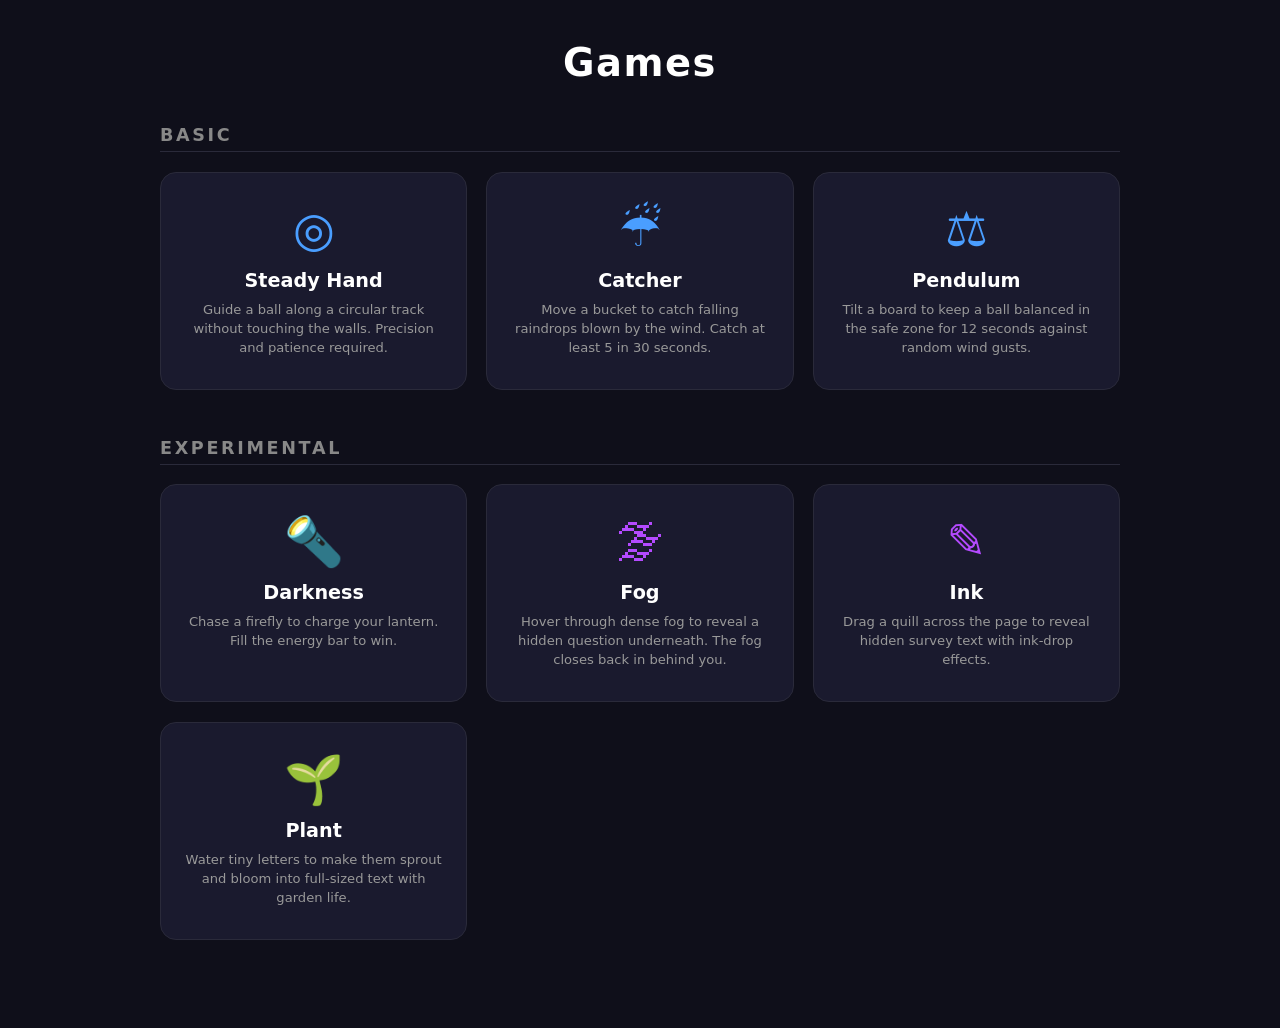
==== index.html @ 44f98ee9 "Simplify Darkness game and add Fog game - Darkness: now ends after lantern is charged (flash to whit" ====
<!DOCTYPE html>
<html lang="en">
<head>
  <meta charset="UTF-8">
  <meta name="viewport" content="width=device-width, initial-scale=1.0">
  <title>Games</title>
  <style>
    * { margin: 0; padding: 0; box-sizing: border-box; }

    body {
      font-family: 'Segoe UI', system-ui, -apple-system, sans-serif;
      background: #0f0f1a;
      color: #e0e0e0;
      min-height: 100vh;
      padding: 2.5rem 1.5rem;
    }

    h1 {
      text-align: center;
      font-size: 2.4rem;
      font-weight: 700;
      letter-spacing: 0.04em;
      margin-bottom: 2.5rem;
      color: #ffffff;
    }

    .category {
      max-width: 960px;
      margin: 0 auto 3rem;
    }

    .category h2 {
      font-size: 1.1rem;
      text-transform: uppercase;
      letter-spacing: 0.15em;
      color: #888;
      margin-bottom: 1.2rem;
      padding-bottom: 0.4rem;
      border-bottom: 1px solid #2a2a3a;
    }

    .grid {
      display: grid;
      grid-template-columns: repeat(3, 1fr);
      gap: 1.2rem;
    }

    .card {
      background: #1a1a2e;
      border: 1px solid #2a2a3a;
      border-radius: 16px;
      padding: 2rem 1.5rem;
      text-decoration: none;
      color: inherit;
      display: flex;
      flex-direction: column;
      align-items: center;
      text-align: center;
      transition: transform 0.2s, border-color 0.2s, box-shadow 0.2s;
      cursor: pointer;
    }

    .card:hover {
      transform: translateY(-4px);
      border-color: #4a4a6a;
      box-shadow: 0 8px 30px rgba(0,0,0,0.4);
    }

    .card .icon {
      font-size: 3rem;
      margin-bottom: 1rem;
      line-height: 1;
    }

    .card .name {
      font-size: 1.2rem;
      font-weight: 600;
      margin-bottom: 0.5rem;
      color: #fff;
    }

    .card .desc {
      font-size: 0.82rem;
      color: #999;
      line-height: 1.45;
    }

    /* Category accent colors */
    .basic .card:hover   { border-color: #4a9eff; box-shadow: 0 8px 30px rgba(74,158,255,0.15); }
    .experimental .card:hover { border-color: #b44aff; box-shadow: 0 8px 30px rgba(180,74,255,0.15); }

    .basic .card .icon       { color: #4a9eff; }
    .experimental .card .icon { color: #b44aff; }

    @media (max-width: 700px) {
      .grid { grid-template-columns: 1fr; }
      h1 { font-size: 1.8rem; }
    }
  </style>
</head>
<body>

  <h1>Games</h1>

  <div class="category basic">
    <h2>Basic</h2>
    <div class="grid">

      <a class="card" href="steadyHand/index.html">
        <div class="icon">&#9678;</div>
        <div class="name">Steady Hand</div>
        <div class="desc">Guide a ball along a circular track without touching the walls. Precision and patience required.</div>
      </a>

      <a class="card" href="catcher/index.html">
        <div class="icon">&#9748;</div>
        <div class="name">Catcher</div>
        <div class="desc">Move a bucket to catch falling raindrops blown by the wind. Catch at least 5 in 30 seconds.</div>
      </a>

      <a class="card" href="pendulum/index.html">
        <div class="icon">&#9878;</div>
        <div class="name">Pendulum</div>
        <div class="desc">Tilt a board to keep a ball balanced in the safe zone for 12 seconds against random wind gusts.</div>
      </a>

    </div>
  </div>

  <div class="category experimental">
    <h2>Experimental</h2>
    <div class="grid">

      <a class="card" href="darkness.html">
        <div class="icon">&#128294;</div>
        <div class="name">Darkness</div>
        <div class="desc">Chase a firefly to charge your lantern. Fill the energy bar to win.</div>
      </a>

      <a class="card" href="fog.html">
        <div class="icon">&#127787;</div>
        <div class="name">Fog</div>
        <div class="desc">Hover through dense fog to reveal a hidden question underneath. The fog closes back in behind you.</div>
      </a>

      <a class="card" href="ink.html">
        <div class="icon">&#9998;</div>
        <div class="name">Ink</div>
        <div class="desc">Drag a quill across the page to reveal hidden survey text with ink-drop effects.</div>
      </a>

      <a class="card" href="plant.htm">
        <div class="icon">&#127793;</div>
        <div class="name">Plant</div>
        <div class="desc">Water tiny letters to make them sprout and bloom into full-sized text with garden life.</div>
      </a>

    </div>
  </div>

</body>
</html>
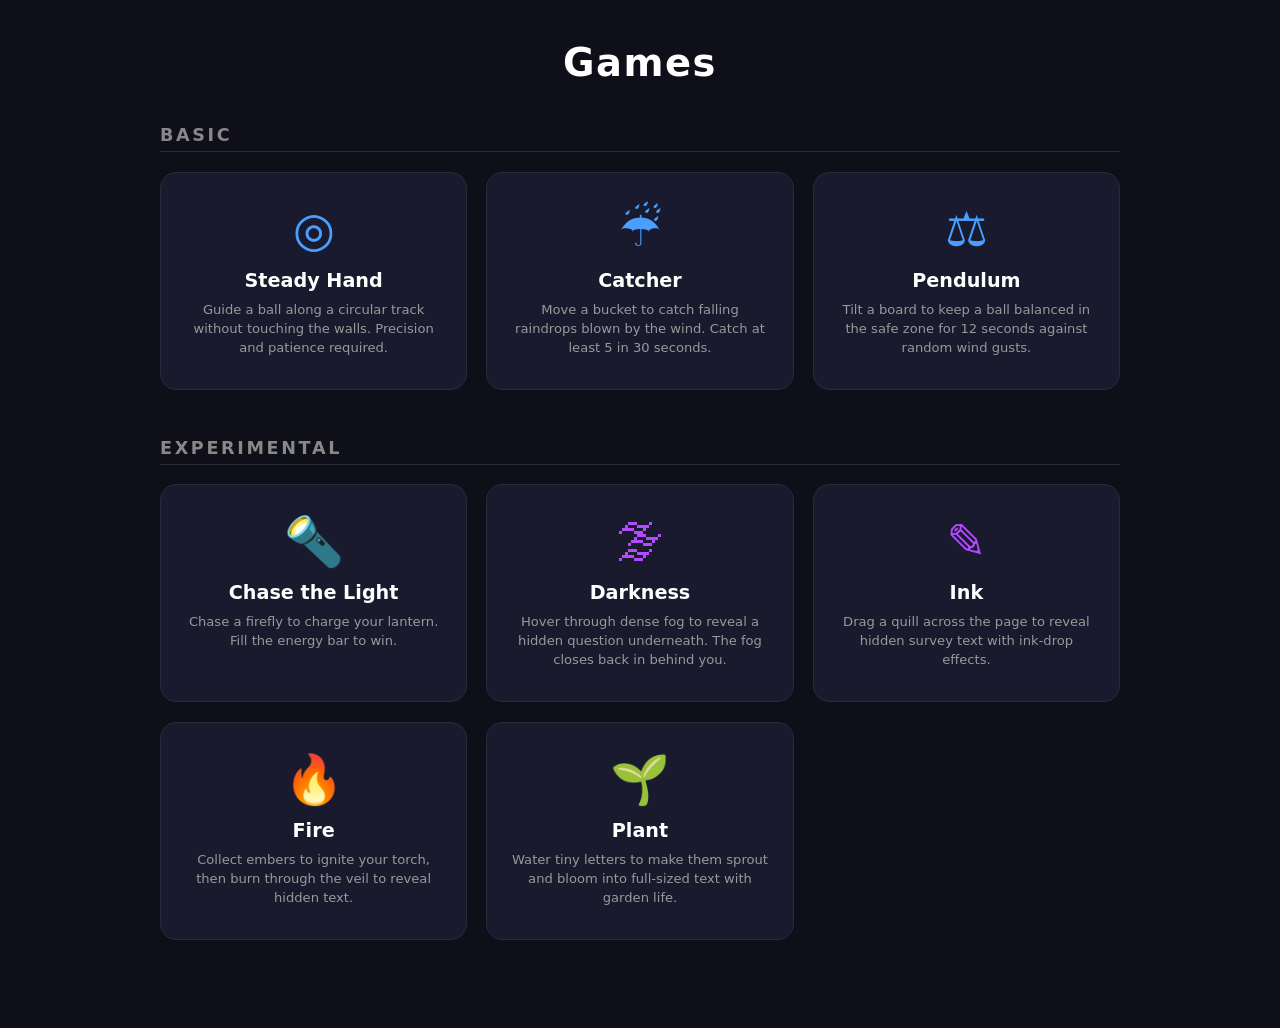
==== commit 2764410e: "Rename games and add Fire - Darkness → "Chase the Light" (firefly lantern game) - Fog → "Darkness" (" ====
--- a/index.html
+++ b/index.html
@@ -133,13 +133,13 @@
 
       <a class="card" href="darkness.html">
         <div class="icon">&#128294;</div>
-        <div class="name">Darkness</div>
+        <div class="name">Chase the Light</div>
         <div class="desc">Chase a firefly to charge your lantern. Fill the energy bar to win.</div>
       </a>
 
       <a class="card" href="fog.html">
         <div class="icon">&#127787;</div>
-        <div class="name">Fog</div>
+        <div class="name">Darkness</div>
         <div class="desc">Hover through dense fog to reveal a hidden question underneath. The fog closes back in behind you.</div>
       </a>
 
@@ -147,6 +147,12 @@
         <div class="icon">&#9998;</div>
         <div class="name">Ink</div>
         <div class="desc">Drag a quill across the page to reveal hidden survey text with ink-drop effects.</div>
+      </a>
+
+      <a class="card" href="fire.html">
+        <div class="icon">&#128293;</div>
+        <div class="name">Fire</div>
+        <div class="desc">Collect embers to ignite your torch, then burn through the veil to reveal hidden text.</div>
       </a>
 
       <a class="card" href="plant.htm">
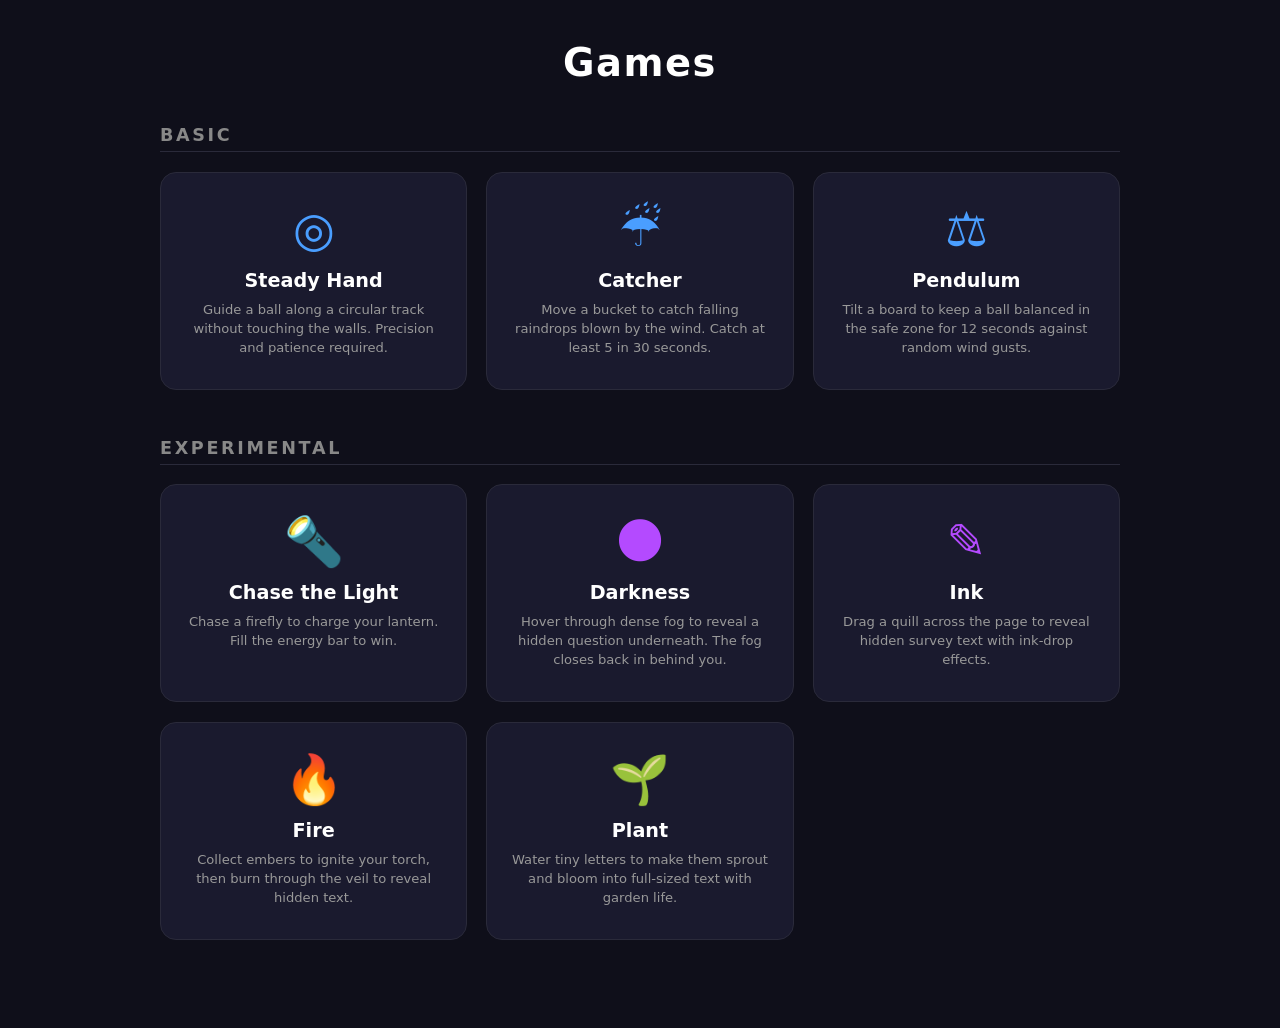
==== commit dc2524b9: "Change Darkness icon to new moon Co-Authored-By: Claude Opus 4.6 (1M context) <noreply@anthropic.com" ====
--- a/index.html
+++ b/index.html
@@ -138,7 +138,7 @@
       </a>
 
       <a class="card" href="fog.html">
-        <div class="icon">&#127787;</div>
+        <div class="icon">&#127761;</div>
         <div class="name">Darkness</div>
         <div class="desc">Hover through dense fog to reveal a hidden question underneath. The fog closes back in behind you.</div>
       </a>
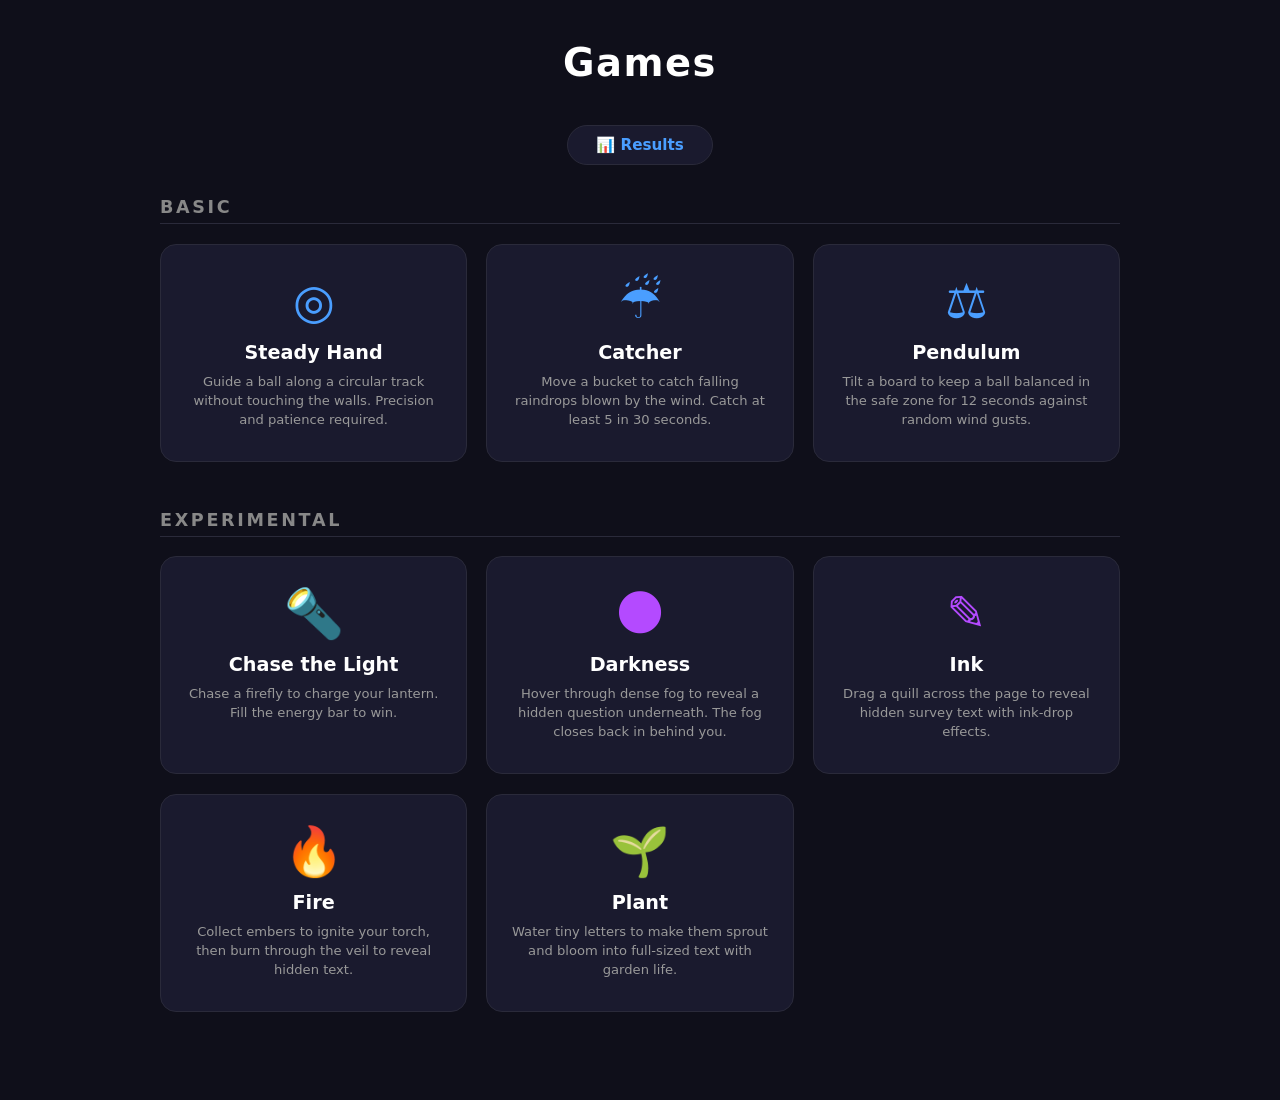
==== commit e7fafe51: "Add results dashboard with heatmaps and stats results.html shows per-game analytics: - Session count" ====
--- a/index.html
+++ b/index.html
@@ -93,14 +93,31 @@
     .experimental .card .icon { color: #b44aff; }
 
     @media (max-width: 700px) {
-      .grid { grid-template-columns: 1fr; }
+      .grid { grid-template-columns: repeat(2, 1fr); gap: 0.9rem; }
       h1 { font-size: 1.8rem; }
+      .card { padding: 1.4rem 1rem; }
+      .card .icon { font-size: 2.4rem; }
+      .card .name { font-size: 1.05rem; }
+      .card .desc { font-size: 0.78rem; }
+    }
+
+    @media (max-width: 440px) {
+      body { padding: 1.5rem 1rem; }
+      .grid { grid-template-columns: 1fr; gap: 0.8rem; }
+      h1 { font-size: 1.5rem; margin-bottom: 1.5rem; }
+      .category { margin-bottom: 2rem; }
+      .card { padding: 1.2rem; }
+      .card .icon { font-size: 2rem; margin-bottom: 0.6rem; }
+      .card .name { font-size: 1rem; }
     }
   </style>
 </head>
 <body>
 
   <h1>Games</h1>
+  <div style="text-align:center;margin-bottom:2rem;">
+    <a href="results.html" style="display:inline-block;padding:10px 28px;background:#1a1a2e;color:#4a9eff;border:1px solid #2a2a3a;border-radius:20px;text-decoration:none;font:600 0.95rem system-ui;transition:all 0.2s;" onmouseover="this.style.borderColor='#4a9eff'" onmouseout="this.style.borderColor='#2a2a3a'">📊 Results</a>
+  </div>
 
   <div class="category basic">
     <h2>Basic</h2>
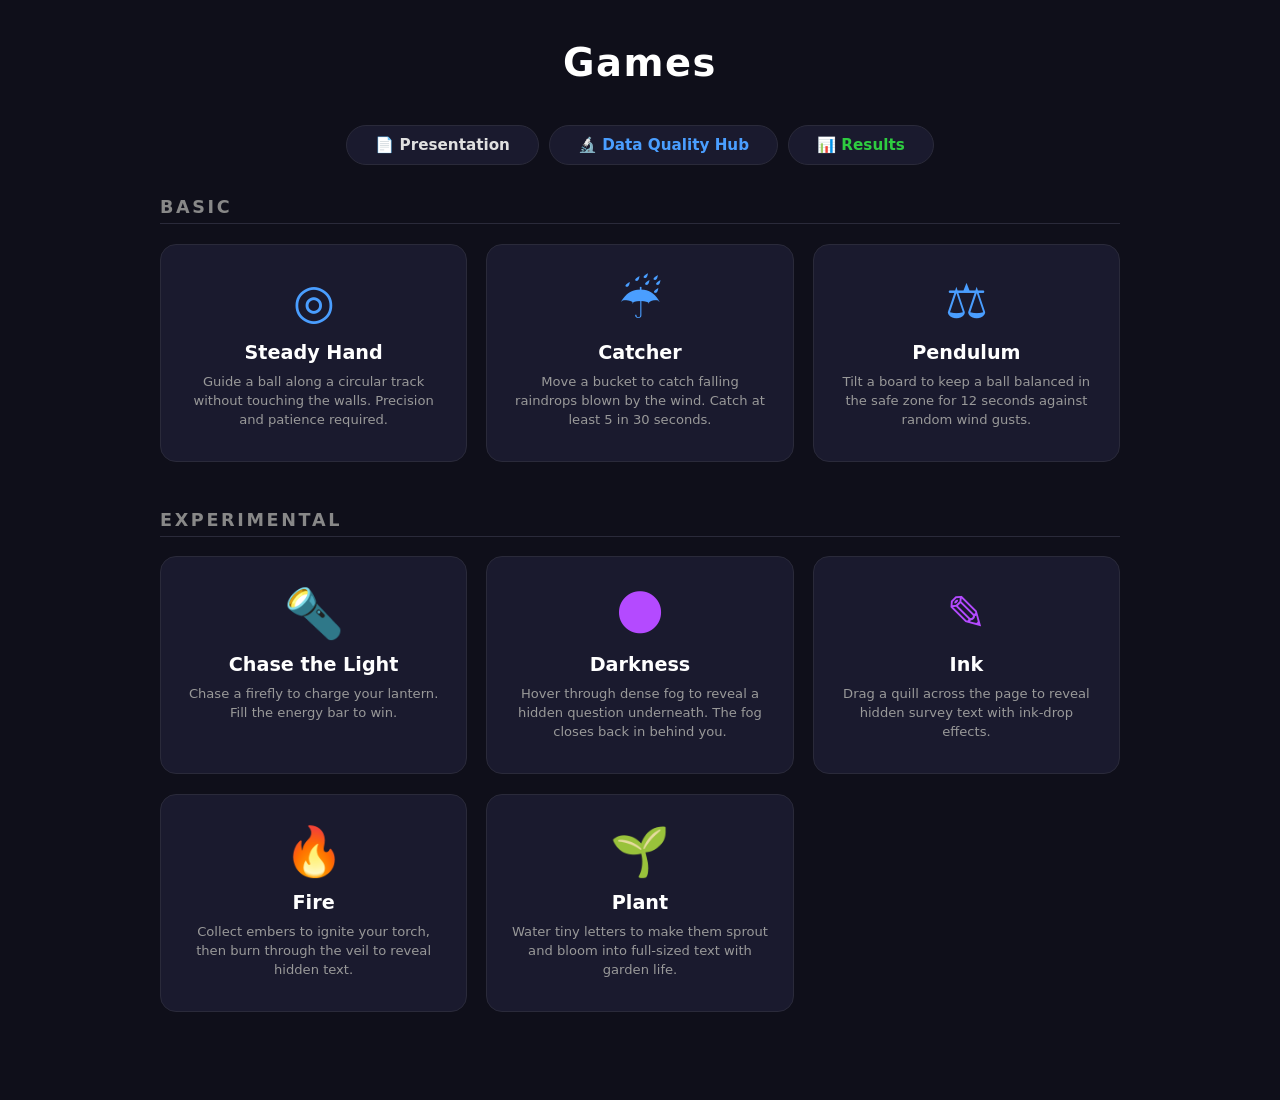
==== commit 6a9e2a72: "Add Presentation PDF download and Data Quality Hub link Three buttons on landing page: - 📄 Presentat" ====
--- a/index.html
+++ b/index.html
@@ -115,8 +115,10 @@
 <body>
 
   <h1>Games</h1>
-  <div style="text-align:center;margin-bottom:2rem;">
-    <a href="results.html" style="display:inline-block;padding:10px 28px;background:#1a1a2e;color:#4a9eff;border:1px solid #2a2a3a;border-radius:20px;text-decoration:none;font:600 0.95rem system-ui;transition:all 0.2s;" onmouseover="this.style.borderColor='#4a9eff'" onmouseout="this.style.borderColor='#2a2a3a'">📊 Results</a>
+  <div style="text-align:center;margin-bottom:2rem;display:flex;flex-wrap:wrap;gap:10px;justify-content:center;">
+    <a href="flashtalk.pdf" download style="display:inline-block;padding:10px 28px;background:#1a1a2e;color:#e0e0e0;border:1px solid #2a2a3a;border-radius:20px;text-decoration:none;font:600 0.95rem system-ui;transition:all 0.2s;" onmouseover="this.style.borderColor='#e0e0e0'" onmouseout="this.style.borderColor='#2a2a3a'">📄 Presentation</a>
+    <a href="https://survey-data-quality-lab.github.io/data-quality-hub/" target="_blank" style="display:inline-block;padding:10px 28px;background:#1a1a2e;color:#4a9eff;border:1px solid #2a2a3a;border-radius:20px;text-decoration:none;font:600 0.95rem system-ui;transition:all 0.2s;" onmouseover="this.style.borderColor='#4a9eff'" onmouseout="this.style.borderColor='#2a2a3a'">🔬 Data Quality Hub</a>
+    <a href="results.html" style="display:inline-block;padding:10px 28px;background:#1a1a2e;color:#2ecc40;border:1px solid #2a2a3a;border-radius:20px;text-decoration:none;font:600 0.95rem system-ui;transition:all 0.2s;" onmouseover="this.style.borderColor='#2ecc40'" onmouseout="this.style.borderColor='#2a2a3a'">📊 Results</a>
   </div>
 
   <div class="category basic">
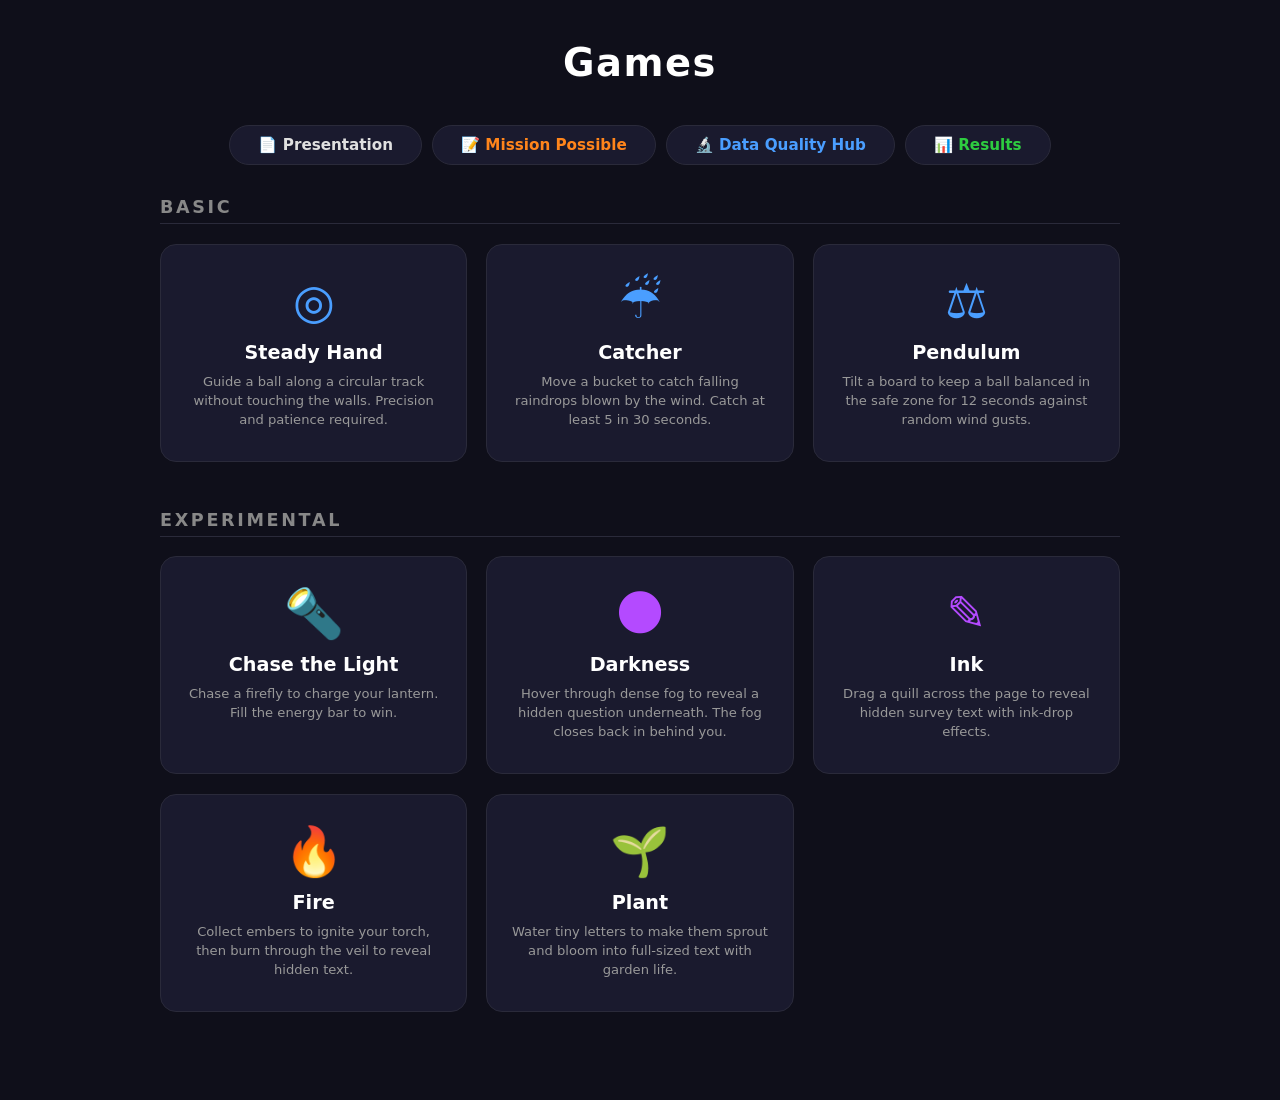
==== commit 9b57f2a8: "Add Mission Possible paper link to landing page Co-Authored-By: Claude Opus 4.6 (1M context) <norepl" ====
--- a/index.html
+++ b/index.html
@@ -117,6 +117,7 @@
   <h1>Games</h1>
   <div style="text-align:center;margin-bottom:2rem;display:flex;flex-wrap:wrap;gap:10px;justify-content:center;">
     <a href="flashtalk.pdf" download style="display:inline-block;padding:10px 28px;background:#1a1a2e;color:#e0e0e0;border:1px solid #2a2a3a;border-radius:20px;text-decoration:none;font:600 0.95rem system-ui;transition:all 0.2s;" onmouseover="this.style.borderColor='#e0e0e0'" onmouseout="this.style.borderColor='#2a2a3a'">📄 Presentation</a>
+    <a href="https://www.ifo.de/en/cesifo/publications/2026/working-paper/mission-possible-collection-high-quality-data" target="_blank" style="display:inline-block;padding:10px 28px;background:#1a1a2e;color:#ff851b;border:1px solid #2a2a3a;border-radius:20px;text-decoration:none;font:600 0.95rem system-ui;transition:all 0.2s;" onmouseover="this.style.borderColor='#ff851b'" onmouseout="this.style.borderColor='#2a2a3a'">📝 Mission Possible</a>
     <a href="https://survey-data-quality-lab.github.io/data-quality-hub/" target="_blank" style="display:inline-block;padding:10px 28px;background:#1a1a2e;color:#4a9eff;border:1px solid #2a2a3a;border-radius:20px;text-decoration:none;font:600 0.95rem system-ui;transition:all 0.2s;" onmouseover="this.style.borderColor='#4a9eff'" onmouseout="this.style.borderColor='#2a2a3a'">🔬 Data Quality Hub</a>
     <a href="results.html" style="display:inline-block;padding:10px 28px;background:#1a1a2e;color:#2ecc40;border:1px solid #2a2a3a;border-radius:20px;text-decoration:none;font:600 0.95rem system-ui;transition:all 0.2s;" onmouseover="this.style.borderColor='#2ecc40'" onmouseout="this.style.borderColor='#2a2a3a'">📊 Results</a>
   </div>
